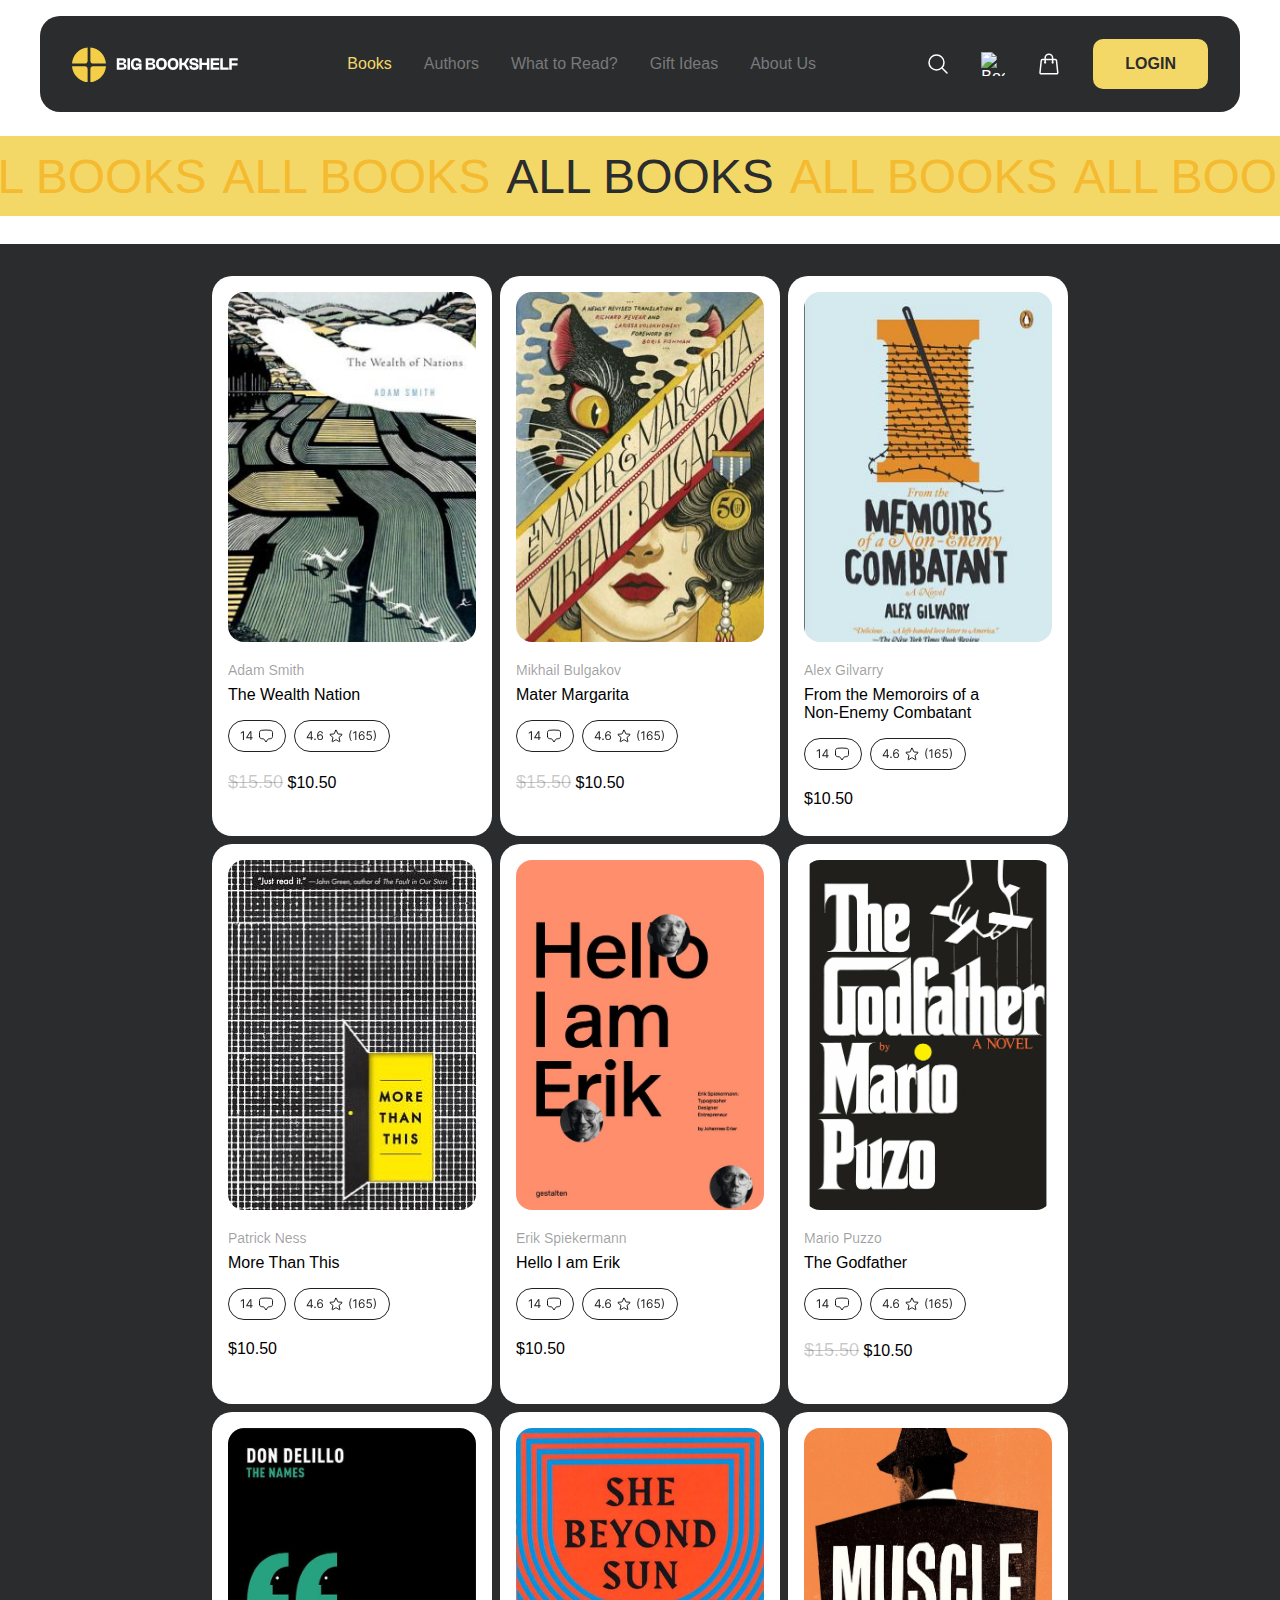
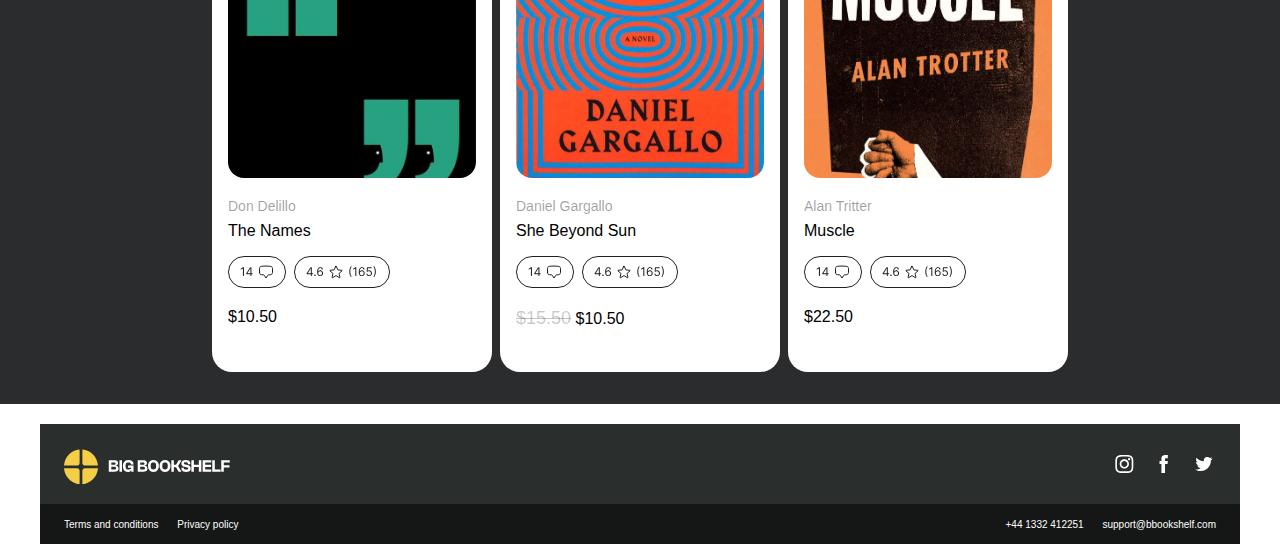
==== Minggu_2/Assignment/index.html @ 8e922c02 "Files Creation/Addition" ====
<!DOCTYPE html>
<html lang="en">
  <head>
    <meta charset="UTF-8" />
    <meta name="viewport" content="width=device-width, initial-scale=1.0" />
    <title>Document</title>
    <link rel="stylesheet" href="stylesheet.css" />
  </head>
  <body>
    <!-- Header -->
    <header>
      <!-- Main Box -->
      <div class="Box">
        <!-- Logo -->
        <div class="Left">
          <img src="Assets/logo.svg" alt="Big Bookshelf Logo" />
        </div>
        <!-- Tab -->
        <div class="Middle">
          <ul>
            <li class="Highlight">Books</li>
            <li>Authors</li>
            <li>What to Read?</li>
            <li>Gift Ideas</li>
            <li>About Us</li>
          </ul>
        </div>
        <!-- Button -->
        <div class="Right">
          <img src="Assets/Search.svg" alt="Search Button" />
          <img src="Assets/Bookmark.svg" alt="Bookmark Button" />
          <img src="Assets/Cart.svg" alt="Cart Button" />
          <button>LOGIN</button>
        </div>
      </div>
      <!-- Navigation Tab -->
      <nav>
        <h2>ALL BOOKS</h2>
        <h2>ALL BOOKS</h2>
        <h2 class="Highlight">ALL BOOKS</h2>
        <h2>ALL BOOKS</h2>
        <h2>ALL BOOKS</h2>
      </nav>
      <!-- Main content -->
      <main>
        <div class="Box">
          <!-- Book 1 -->
          <div class="Book">
            <img src="Assets/BookCover1.png" alt="Book1" />
            <div class="Info">
              <div class="Name">
                <p>Adam Smith</p>
                <p>The Wealth Nation</p>
              </div>
              <div>
                <img src="Assets/Ratings.svg" alt="Ratings and Comments" />
              </div>
              <div class="Price">
                <span>$15.50</span>
                <span>$10.50</span>
              </div>
            </div>
          </div>
          <!-- Book 2 -->
          <div class="Book">
            <img src="Assets/BookCover2.png" alt="Book2" />
            <div class="Info">
              <div class="Name">
                <p>Mikhail Bulgakov</p>
                <p>Mater Margarita</p>
              </div>
              <div>
                <img src="Assets/Ratings.svg" alt="Ratings and Comments" />
              </div>
              <div class="Price">
                <span>$15.50</span>
                <span>$10.50</span>
              </div>
            </div>
          </div>
          <!-- Book 3 -->
          <div class="Book">
            <img src="Assets/BookCover3.png" alt="Book3" />
            <div class="Info">
              <div class="Name">
                <p>Alex Gilvarry</p>
                <p>From the Memoroirs of a</p>
                <p>Non-Enemy Combatant</p>
              </div>
              <div>
                <img src="Assets/Ratings.svg" alt="Ratings and Comments" />
              </div>
              <div>
                <span>$10.50</span>
              </div>
            </div>
          </div>
          <!-- Book 4 -->
          <div class="Book">
            <img src="Assets/BookCover4.png" alt="Book4" />
            <div class="Info">
              <div class="Name">
                <p>Patrick Ness</p>
                <p>More Than This</p>
              </div>
              <div>
                <img src="Assets/Ratings.svg" alt="Ratings and Comments" />
              </div>
              <div>
                <span>$10.50</span>
              </div>
            </div>
          </div>
          <!-- Book 5 -->
          <div class="Book">
            <img src="Assets/BookCover5.png" alt="Book5" />
            <div class="Info">
              <div class="Name">
                <p>Erik Spiekermann</p>
                <p>Hello I am Erik</p>
              </div>
              <div>
                <img src="Assets/Ratings.svg" alt="Ratings and Comments" />
              </div>
              <div>
                <span>$10.50</span>
              </div>
            </div>
          </div>
          <!-- Book 6 -->
          <div class="Book">
            <img src="Assets/BookCover6.png" alt="Book6" />
            <div class="Info">
              <div class="Name">
                <p>Mario Puzzo</p>
                <p>The Godfather</p>
              </div>
              <div>
                <img src="Assets/Ratings.svg" alt="Ratings and Comments" />
              </div>
              <div class="Price">
                <span>$15.50</span>
                <span>$10.50</span>
              </div>
            </div>
          </div>
          <!-- Book 7 -->
          <div class="Book">
            <img src="Assets/BookCover7.png" alt="Book7" />
            <div class="Info">
              <div class="Name">
                <p>Don Delillo</p>
                <p>The Names</p>
              </div>
              <div>
                <img src="Assets/Ratings.svg" alt="Ratings and Comments" />
              </div>
              <div>
                <span>$10.50</span>
              </div>
            </div>
          </div>
          <!-- Book 8 -->
          <div class="Book">
            <img src="Assets/BookCover8.png" alt="Book8" />
            <div class="Info">
              <div class="Name">
                <p>Daniel Gargallo</p>
                <p>She Beyond Sun</p>
              </div>
              <div>
                <img src="Assets/Ratings.svg" alt="Ratings and Comments" />
              </div>
              <div class="Price">
                <span>$15.50</span>
                <span>$10.50</span>
              </div>
            </div>
          </div>
          <!-- Book 9 -->
          <div class="Book">
            <img src="Assets/BookCover9.png" alt="Book9" />
            <div class="Info">
              <div class="Name">
                <p>Alan Tritter</p>
                <p>Muscle</p>
              </div>
              <div>
                <img src="Assets/Ratings.svg" alt="Ratings and Comments" />
              </div>
              <div>
                <span>$22.50</span>
              </div>
            </div>
          </div>
        </div>
      </main>
      <!-- Footer -->
      <footer>
        <div class="Box">
          <!-- Footer Top -->
          <div class="Top">
            <img src="Assets/logo.svg" alt="Big Bookshelf Logo" />
            <img src="Assets/Social media.svg" alt="Social Media Icons" />
          </div>
          <!-- Footer Bottom -->
          <div class="Bottom">
            <!-- Footer Bottom-Left -->
            <div class="Left">
              <span>Terms and conditions</span>
              <span>Privacy policy</span>
            </div>
            <!-- Footer Bottom-R -->
            <div class="Right">
              <span>+44 1332 412251</span>
              <span>support@bbookshelf.com</span>
            </div>
          </div>
        </div>
      </footer>
    </header>
  </body>
</html>
---- Minggu_2/Assignment/stylesheet.css ----
* {
  margin: 0;
  padding: 0;
  box-sizing: border-box;
  font-family: sans-serif;
}

/* Header */

header {
  padding: 16px 0;
}

header > .Box {
  margin: 0 auto;
  margin-bottom: 24px;
  padding: 32px;
  height: 96px;
  width: 1200px;
  border-radius: 20px;
  background-color: #2a2c2e;

  display: flex;
  flex-direction: row;
  align-items: center;
  justify-content: space-between;
}

header > .Box > div {
  color: white;
}

header > .Box > .Left > img {
  height: 40px;
  width: 166px;
}

header > .Box > .Middle > ul {
  list-style: none;
  gap: 32px;
  color: #ffffff60;

  display: flex;
  flex-direction: row;
  justify-content: start;
  align-items: start;
}

header > .Box > .Middle > ul > li.Highlight {
  color: #f4d867;
}

header > .Box > .Right {
  gap: 32px;

  display: flex;
  flex-direction: row;
  align-items: center;
  justify-content: end;
}

header > .Box > .Right > img {
  width: 24px;
  height: 24px;
}

header > .Box > .Right > button {
  all: unset;
  padding: 16px 32px;
  border-radius: 10px;
  background-color: #f4d867;
  color: #2a2c2e;
  font-weight: 600;
  cursor: pointer;
}

/* Navigation */

nav {
  height: 80px;
  color: #f4ba30;
  background-color: #f4d867;
  gap: 16px;
  margin-bottom: 28px;

  display: flex;
  flex-direction: row;
  align-items: center;
  justify-content: center;
}

nav > h2 {
  white-space: nowrap;
  font-size: 48px;
  font-weight: 400;
}

nav > h2.Highlight {
  color: #2a2c2e;
}

/* Main content */

main {
  background-color: #2a2c2e;
}

main > .Box {
  width: 900px;
  height: auto;
  margin: 0 auto;
  padding: 32px 0;
  gap: 8px;

  display: flex;
  flex-direction: row;
  align-items: start;
  justify-content: center;
  flex-wrap: wrap;
}

main > .Box > .Book {
  width: 280px;
  height: 560px;
  padding: 16px;
  border-radius: 20px;
  background-color: white;
}

main > .Box > .Book > img {
  width: 100%;
  height: 350px;
  margin-bottom: 16px;
  border-radius: 16px;
  object-fit: cover;
  object-position: top;
}

main > .Box > .Book > .Info {
  gap: 16px;

  display: flex;
  flex-direction: column;
  align-items: start;
  justify-content: start;
}

main > .Box > .Book > .Info > .Name > p:first-child {
  font-size: 14px;
  font-weight: 600px;
  color: #00000060;
  margin-bottom: 8px;
}

main > .Box > .Book > .Info > .Price > span:first-child {
  font-size: 18px;
  color: #00000038;
  text-decoration: line-through;
}

/* Footer */

footer {
  margin-top: 20px;
  color: white;
  background-color: #ffffff;
}

footer > .Box {
  width: 1200px;
  height: auto;
  margin: 0 auto;
  background-color: #2a2e2c;
}

footer > .Box > .Top {
  padding: 24px;
  height: 80px;

  display: flex;
  flex-direction: row;
  align-items: center;
  justify-content: space-between;
}

footer > .Box > .Bottom {
  font-size: 10px;
  padding: 16px;
  height: 40px;

  background-color: #00000080;

  display: flex;
  flex-direction: row;
  align-items: center;
  justify-content: space-between;
}

footer > .Box > .Bottom > .Left > span:first-child {
  padding-left: 8px;
  padding-right: 16px;
}

footer > .Box > .Bottom > .Right > span:last-child {
  padding-left: 16px;
  padding-right: 8px;
}

/* Media Query */

@media (max-width: 650px) {
  header {
    padding: 0;
    padding-bottom: 16px;
  }

  header > .Box {
    flex-direction: column;
    width: 100vw;
    height: auto;
    gap: 32px;
  }

  header > .Box > .Middle > ul {
    flex-direction: column;
    align-items: center;
    justify-content: center;
  }

  nav {
    overflow: hidden;
  }

  main > .Box {
    width: 100%;
    flex-direction: column;
    align-items: center;
    justify-content: center;
  }

  footer > .Box {
    width: 100%;
  }

  footer > .Box > .Bottom {
    flex-direction: column;
    align-items: center;
    justify-content: center;
    gap: 8px;
  }

  footer > .Box > .Bottom > .Left > span:first-child {
    padding-left: 0;
  }
  footer > .Box > .Bottom > .Right > span:last-child {
    padding-right: 0;
  }
}
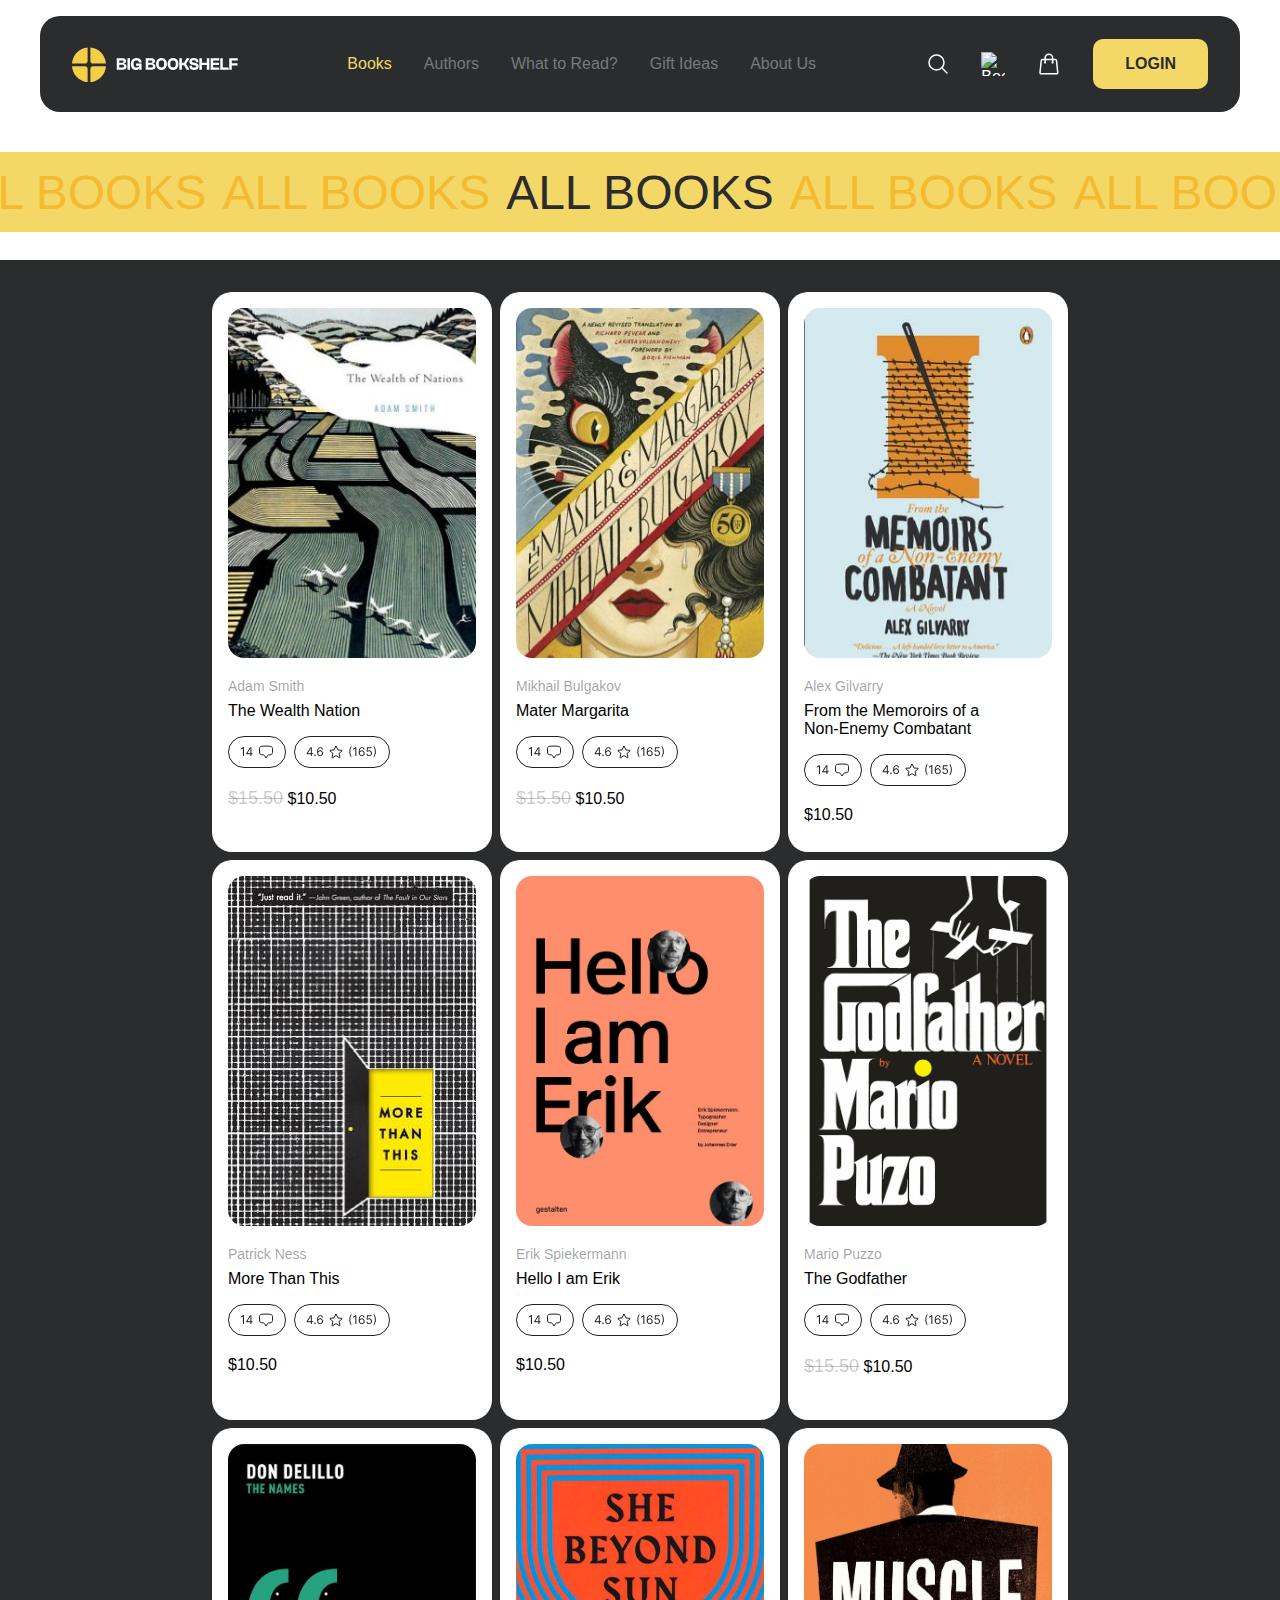
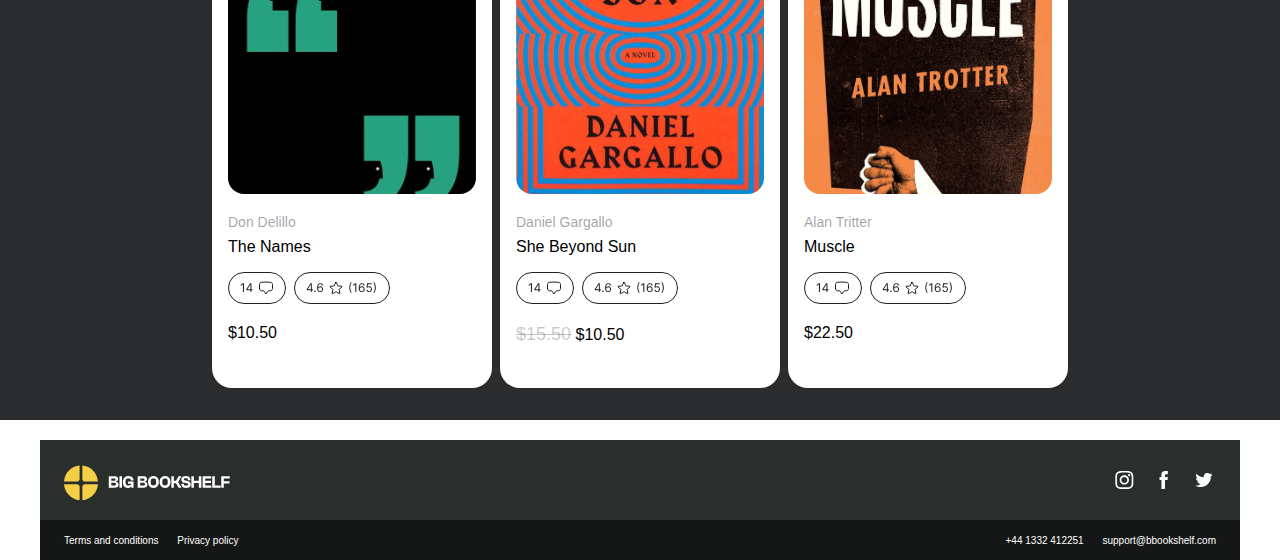
==== commit da62c2de: "Header code correction" ====
--- a/Minggu_2/Assignment/index.html
+++ b/Minggu_2/Assignment/index.html
@@ -33,191 +33,191 @@
           <button>LOGIN</button>
         </div>
       </div>
-      <!-- Navigation Tab -->
-      <nav>
-        <h2>ALL BOOKS</h2>
-        <h2>ALL BOOKS</h2>
-        <h2 class="Highlight">ALL BOOKS</h2>
-        <h2>ALL BOOKS</h2>
-        <h2>ALL BOOKS</h2>
-      </nav>
-      <!-- Main content -->
-      <main>
-        <div class="Box">
-          <!-- Book 1 -->
-          <div class="Book">
-            <img src="Assets/BookCover1.png" alt="Book1" />
-            <div class="Info">
-              <div class="Name">
-                <p>Adam Smith</p>
-                <p>The Wealth Nation</p>
-              </div>
-              <div>
-                <img src="Assets/Ratings.svg" alt="Ratings and Comments" />
-              </div>
-              <div class="Price">
-                <span>$15.50</span>
-                <span>$10.50</span>
-              </div>
-            </div>
-          </div>
-          <!-- Book 2 -->
-          <div class="Book">
-            <img src="Assets/BookCover2.png" alt="Book2" />
-            <div class="Info">
-              <div class="Name">
-                <p>Mikhail Bulgakov</p>
-                <p>Mater Margarita</p>
-              </div>
-              <div>
-                <img src="Assets/Ratings.svg" alt="Ratings and Comments" />
-              </div>
-              <div class="Price">
-                <span>$15.50</span>
-                <span>$10.50</span>
-              </div>
-            </div>
-          </div>
-          <!-- Book 3 -->
-          <div class="Book">
-            <img src="Assets/BookCover3.png" alt="Book3" />
-            <div class="Info">
-              <div class="Name">
-                <p>Alex Gilvarry</p>
-                <p>From the Memoroirs of a</p>
-                <p>Non-Enemy Combatant</p>
-              </div>
-              <div>
-                <img src="Assets/Ratings.svg" alt="Ratings and Comments" />
-              </div>
-              <div>
-                <span>$10.50</span>
-              </div>
-            </div>
-          </div>
-          <!-- Book 4 -->
-          <div class="Book">
-            <img src="Assets/BookCover4.png" alt="Book4" />
-            <div class="Info">
-              <div class="Name">
-                <p>Patrick Ness</p>
-                <p>More Than This</p>
-              </div>
-              <div>
-                <img src="Assets/Ratings.svg" alt="Ratings and Comments" />
-              </div>
-              <div>
-                <span>$10.50</span>
-              </div>
-            </div>
-          </div>
-          <!-- Book 5 -->
-          <div class="Book">
-            <img src="Assets/BookCover5.png" alt="Book5" />
-            <div class="Info">
-              <div class="Name">
-                <p>Erik Spiekermann</p>
-                <p>Hello I am Erik</p>
-              </div>
-              <div>
-                <img src="Assets/Ratings.svg" alt="Ratings and Comments" />
-              </div>
-              <div>
-                <span>$10.50</span>
-              </div>
-            </div>
-          </div>
-          <!-- Book 6 -->
-          <div class="Book">
-            <img src="Assets/BookCover6.png" alt="Book6" />
-            <div class="Info">
-              <div class="Name">
-                <p>Mario Puzzo</p>
-                <p>The Godfather</p>
-              </div>
-              <div>
-                <img src="Assets/Ratings.svg" alt="Ratings and Comments" />
-              </div>
-              <div class="Price">
-                <span>$15.50</span>
-                <span>$10.50</span>
-              </div>
-            </div>
-          </div>
-          <!-- Book 7 -->
-          <div class="Book">
-            <img src="Assets/BookCover7.png" alt="Book7" />
-            <div class="Info">
-              <div class="Name">
-                <p>Don Delillo</p>
-                <p>The Names</p>
-              </div>
-              <div>
-                <img src="Assets/Ratings.svg" alt="Ratings and Comments" />
-              </div>
-              <div>
-                <span>$10.50</span>
-              </div>
-            </div>
-          </div>
-          <!-- Book 8 -->
-          <div class="Book">
-            <img src="Assets/BookCover8.png" alt="Book8" />
-            <div class="Info">
-              <div class="Name">
-                <p>Daniel Gargallo</p>
-                <p>She Beyond Sun</p>
-              </div>
-              <div>
-                <img src="Assets/Ratings.svg" alt="Ratings and Comments" />
-              </div>
-              <div class="Price">
-                <span>$15.50</span>
-                <span>$10.50</span>
-              </div>
-            </div>
-          </div>
-          <!-- Book 9 -->
-          <div class="Book">
-            <img src="Assets/BookCover9.png" alt="Book9" />
-            <div class="Info">
-              <div class="Name">
-                <p>Alan Tritter</p>
-                <p>Muscle</p>
-              </div>
-              <div>
-                <img src="Assets/Ratings.svg" alt="Ratings and Comments" />
-              </div>
-              <div>
-                <span>$22.50</span>
-              </div>
-            </div>
-          </div>
-        </div>
-      </main>
-      <!-- Footer -->
-      <footer>
-        <div class="Box">
-          <!-- Footer Top -->
-          <div class="Top">
-            <img src="Assets/logo.svg" alt="Big Bookshelf Logo" />
-            <img src="Assets/Social media.svg" alt="Social Media Icons" />
-          </div>
-          <!-- Footer Bottom -->
-          <div class="Bottom">
-            <!-- Footer Bottom-Left -->
-            <div class="Left">
-              <span>Terms and conditions</span>
-              <span>Privacy policy</span>
-            </div>
-            <!-- Footer Bottom-R -->
-            <div class="Right">
-              <span>+44 1332 412251</span>
-              <span>support@bbookshelf.com</span>
-            </div>
-          </div>
-        </div>
-      </footer>
     </header>
+    <!-- Navigation Tab -->
+    <nav>
+      <h2>ALL BOOKS</h2>
+      <h2>ALL BOOKS</h2>
+      <h2 class="Highlight">ALL BOOKS</h2>
+      <h2>ALL BOOKS</h2>
+      <h2>ALL BOOKS</h2>
+    </nav>
+    <!-- Main content -->
+    <main>
+      <div class="Box">
+        <!-- Book 1 -->
+        <div class="Book">
+          <img src="Assets/BookCover1.png" alt="Book1" />
+          <div class="Info">
+            <div class="Name">
+              <p>Adam Smith</p>
+              <p>The Wealth Nation</p>
+            </div>
+            <div>
+              <img src="Assets/Ratings.svg" alt="Ratings and Comments" />
+            </div>
+            <div class="Price">
+              <span>$15.50</span>
+              <span>$10.50</span>
+            </div>
+          </div>
+        </div>
+        <!-- Book 2 -->
+        <div class="Book">
+          <img src="Assets/BookCover2.png" alt="Book2" />
+          <div class="Info">
+            <div class="Name">
+              <p>Mikhail Bulgakov</p>
+              <p>Mater Margarita</p>
+            </div>
+            <div>
+              <img src="Assets/Ratings.svg" alt="Ratings and Comments" />
+            </div>
+            <div class="Price">
+              <span>$15.50</span>
+              <span>$10.50</span>
+            </div>
+          </div>
+        </div>
+        <!-- Book 3 -->
+        <div class="Book">
+          <img src="Assets/BookCover3.png" alt="Book3" />
+          <div class="Info">
+            <div class="Name">
+              <p>Alex Gilvarry</p>
+              <p>From the Memoroirs of a</p>
+              <p>Non-Enemy Combatant</p>
+            </div>
+            <div>
+              <img src="Assets/Ratings.svg" alt="Ratings and Comments" />
+            </div>
+            <div>
+              <span>$10.50</span>
+            </div>
+          </div>
+        </div>
+        <!-- Book 4 -->
+        <div class="Book">
+          <img src="Assets/BookCover4.png" alt="Book4" />
+          <div class="Info">
+            <div class="Name">
+              <p>Patrick Ness</p>
+              <p>More Than This</p>
+            </div>
+            <div>
+              <img src="Assets/Ratings.svg" alt="Ratings and Comments" />
+            </div>
+            <div>
+              <span>$10.50</span>
+            </div>
+          </div>
+        </div>
+        <!-- Book 5 -->
+        <div class="Book">
+          <img src="Assets/BookCover5.png" alt="Book5" />
+          <div class="Info">
+            <div class="Name">
+              <p>Erik Spiekermann</p>
+              <p>Hello I am Erik</p>
+            </div>
+            <div>
+              <img src="Assets/Ratings.svg" alt="Ratings and Comments" />
+            </div>
+            <div>
+              <span>$10.50</span>
+            </div>
+          </div>
+        </div>
+        <!-- Book 6 -->
+        <div class="Book">
+          <img src="Assets/BookCover6.png" alt="Book6" />
+          <div class="Info">
+            <div class="Name">
+              <p>Mario Puzzo</p>
+              <p>The Godfather</p>
+            </div>
+            <div>
+              <img src="Assets/Ratings.svg" alt="Ratings and Comments" />
+            </div>
+            <div class="Price">
+              <span>$15.50</span>
+              <span>$10.50</span>
+            </div>
+          </div>
+        </div>
+        <!-- Book 7 -->
+        <div class="Book">
+          <img src="Assets/BookCover7.png" alt="Book7" />
+          <div class="Info">
+            <div class="Name">
+              <p>Don Delillo</p>
+              <p>The Names</p>
+            </div>
+            <div>
+              <img src="Assets/Ratings.svg" alt="Ratings and Comments" />
+            </div>
+            <div>
+              <span>$10.50</span>
+            </div>
+          </div>
+        </div>
+        <!-- Book 8 -->
+        <div class="Book">
+          <img src="Assets/BookCover8.png" alt="Book8" />
+          <div class="Info">
+            <div class="Name">
+              <p>Daniel Gargallo</p>
+              <p>She Beyond Sun</p>
+            </div>
+            <div>
+              <img src="Assets/Ratings.svg" alt="Ratings and Comments" />
+            </div>
+            <div class="Price">
+              <span>$15.50</span>
+              <span>$10.50</span>
+            </div>
+          </div>
+        </div>
+        <!-- Book 9 -->
+        <div class="Book">
+          <img src="Assets/BookCover9.png" alt="Book9" />
+          <div class="Info">
+            <div class="Name">
+              <p>Alan Tritter</p>
+              <p>Muscle</p>
+            </div>
+            <div>
+              <img src="Assets/Ratings.svg" alt="Ratings and Comments" />
+            </div>
+            <div>
+              <span>$22.50</span>
+            </div>
+          </div>
+        </div>
+      </div>
+    </main>
+    <!-- Footer -->
+    <footer>
+      <div class="Box">
+        <!-- Footer Top -->
+        <div class="Top">
+          <img src="Assets/logo.svg" alt="Big Bookshelf Logo" />
+          <img src="Assets/Social media.svg" alt="Social Media Icons" />
+        </div>
+        <!-- Footer Bottom -->
+        <div class="Bottom">
+          <!-- Footer Bottom-Left -->
+          <div class="Left">
+            <span>Terms and conditions</span>
+            <span>Privacy policy</span>
+          </div>
+          <!-- Footer Bottom-R -->
+          <div class="Right">
+            <span>+44 1332 412251</span>
+            <span>support@bbookshelf.com</span>
+          </div>
+        </div>
+      </div>
+    </footer>
   </body>
 </html>
